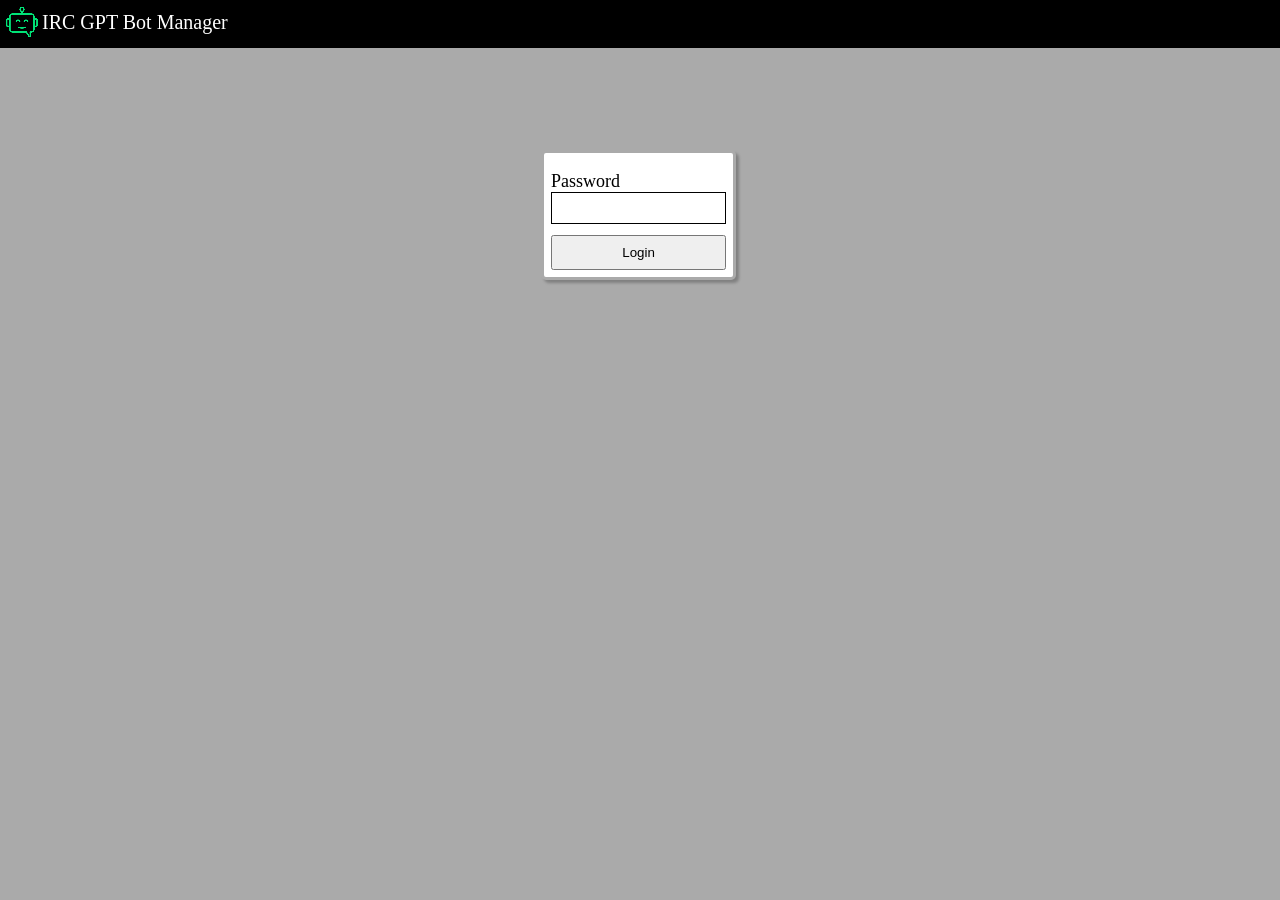
==== src/main/resources/index.html @ 8a68b5e5 "updates to web interface and api" ====
<html>
    <head>
        <script src="index.js"></script>
        <style type="text/css">
            .circle
            {
              width: 50px;
              height: 50px;
              -webkit-border-radius: 15px;
              -moz-border-radius: 15px;
              border-radius: 15px;
              background: black;
              display: inline-block;
              border: 1px solid white;
            }
            .flip-horizontal
            {
                -moz-transform: scaleX(-1);
                -webkit-transform: scaleX(-1);
                -o-transform: scaleX(-1);
                transform: scaleX(-1);
                -ms-filter: fliph; /*IE*/
                filter: fliph; /*IE*/
            }
            html
            {
                height: 100%;
                width: 100%;
            }
            body
            {
                background-color: #AAAAAA;
                margin: 0px 0px 0px 0px;
                padding: 0px 0px 0px 0px;
                color: #ffffff;
                height: 100%;
                width: 100%;
            }
            #statusOutput {
                background-color: black;
                color: #FFFF00;
                padding: 5px 5px 5px 5px;
                font-weight: bold;
                font-size: 16px;
                font-family: 'Courier New', monospace;
            }
            #arrow
            {
                filter: invert(1);
            }
            
            progress[value].redgradient {
              /* Reset the default appearance */
              -webkit-appearance: none;
               appearance: none;
              border-radius: 4px;
              border: 1px solid grey;
              width: 100%;
              height: 40px;
            }
            progress[value].redgradient::-webkit-progress-bar  {
              background-color: #000;
              border-radius: 4px;
              box-shadow: 0 2px 5px rgba(0, 0, 0, 0.25) inset;
            }
            progress[value].redgradient::-webkit-progress-value {
              background-image:
                   -webkit-linear-gradient(top, 
                                           rgba(255, 255, 255, .25), 
                                           rgba(0, 0, 0, .25)),
                   -webkit-linear-gradient(left, #311, #f44);
        
                border-radius: 4px; 
                background-size: 35px 40px, 100% 100%, 100% 100%;
            }
            
            progress[value].bluegradient {
              /* Reset the default appearance */
              -webkit-appearance: none;
               appearance: none;
              border-radius: 4px;
              border: 1px solid grey;
              width: 100%;
              height: 40px;
            }
            progress[value].bluegradient::-webkit-progress-bar {
              background-color: #000;
              border-radius: 4px;
              box-shadow: 0 2px 5px rgba(0, 0, 0, 0.25) inset;
            }
            progress[value].bluegradient::-webkit-progress-value {
              background-image:
                   -webkit-linear-gradient(top, 
                                           rgba(255, 255, 255, .25), 
                                           rgba(0, 0, 0, .25)),
                   -webkit-linear-gradient(left, #09c, #025);
        
                border-radius: 4px; 
                background-size: 35px 40px, 100% 100%, 100% 100%;
            }
            
            
            /* The switch - the box around the slider */
            .switch {
              position: relative;
              display: inline-block;
              width: 60px;
              height: 34px;
            }
        
            /* Hide default HTML checkbox */
            .switch input {
              opacity: 0;
              width: 0;
              height: 0;
            }
        
            /* The slider */
            .slider {
              position: absolute;
              cursor: pointer;
              top: 0;
              left: 0;
              right: 0;
              bottom: 0;
              background-color: #ccc;
              -webkit-transition: .4s;
              transition: .4s;
            }
        
            .slider:before {
              position: absolute;
              content: "";
              height: 26px;
              width: 26px;
              left: 4px;
              bottom: 4px;
              background-color: white;
              -webkit-transition: .4s;
              transition: .4s;
            }
        
            input:checked + .slider {
              background-color: #2196F3;
            }
        
            input:focus + .slider {
              box-shadow: 0 0 1px #2196F3;
            }
        
            input:checked + .slider:before {
              -webkit-transform: translateX(26px);
              -ms-transform: translateX(26px);
              transform: translateX(26px);
            }
        
            /* Rounded sliders */
            .slider.round {
              border-radius: 34px;
            }
        
            .slider.round:before {
              border-radius: 50%;
            }
            
            .unselectable {
                -webkit-touch-callout: none;
                -webkit-user-select: none;
                -khtml-user-select: none;
                -moz-user-select: none;
                -ms-user-select: none;
                user-select: none;
            }
          </style>
    </head>
    <body>
        <div style="padding: 2px 2px 2px 2px; margin: 0px 0px 0px 0px; background: black; border: solid 1px black; color: white; position: fixed; top: 0; width: 100%; height: 42px;">
            <table width="100%"><tbody>
                <tr><td width="32px"><img src="icon-32.png"></td>
                <td style="color: white;" align="left"><a href="/" id="serverTitle" style="text-decoration: none; color: white; font-size: 20px;">IRC GPT Bot Manager</a></td>
                <td style="padding-right: 9px;" align="right"><button onClick="launchBotWindow()" id="launchBotButton" style="display: none;">Launch Bot</button></td>
                </tr>
            </tbody></table>
        </div>
        <div id="console" style="width:99%; padding: 50px 5px 5px 5px; font-family: monospace; font-size: 10px; overflow-wrap: anywhere; text-align: center; display: none;">
            <table id="botTable" style="width: 100%;" cellpadding="5">
                <tr><th style="width: 72px;"></th><th style="width: 128px;"></th><th style="width: 150px;"></th><th style="width: 200px;"></th><th style="width: 100px;"></th></tr>
            </table>
        </div>
        <div id="login" style="width:99%; padding: 150px 5px 5px 5px; font-family: monospace; font-size: 10px; overflow-wrap: anywhere; text-align: center;">
          <table style="font-family: Sans Serif; box-shadow: 3px 3px 3px grey; background: white; font-size: 18px; color: black; border: 3px #AAAAAA solid; border-radius: 5px;" align="center" cellspacing="3" cellpadding="4">
            <tr><td style="text-align: center;"><b style="color: red;" id="errorMsg"></b></td></tr>
            <tr><td>Password<br><input type="password" name="password" id="password" style="background: white; border: 1px solid black; width: 100%; height: 32px;" onkeyup="if (event.keyCode === 13) doAuth();"></td></tr>
            <tr><td><button id="login_btn" name="login_btn" onclick="doAuth()" style="width: 100%; height: 35px;">Login</button></td></tr>
            </tbody></table>
        </div>
    </body>
</html>
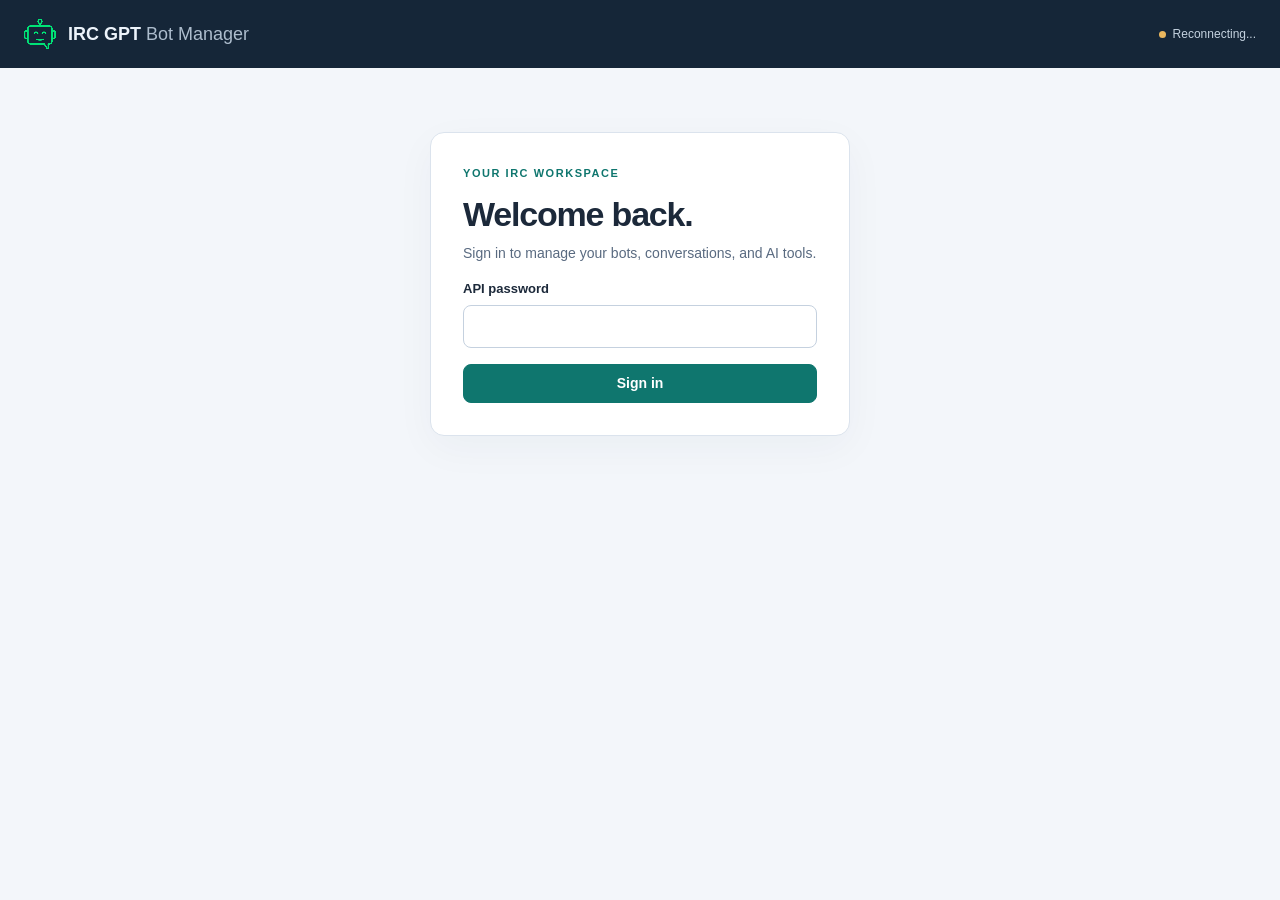
==== commit 5e2e9915: "new theme" ====
--- a/src/main/resources/index.html
+++ b/src/main/resources/index.html
@@ -1,198 +1,57 @@
-<html>
-    <head>
-        <script src="index.js"></script>
-        <style type="text/css">
-            .circle
-            {
-              width: 50px;
-              height: 50px;
-              -webkit-border-radius: 15px;
-              -moz-border-radius: 15px;
-              border-radius: 15px;
-              background: black;
-              display: inline-block;
-              border: 1px solid white;
-            }
-            .flip-horizontal
-            {
-                -moz-transform: scaleX(-1);
-                -webkit-transform: scaleX(-1);
-                -o-transform: scaleX(-1);
-                transform: scaleX(-1);
-                -ms-filter: fliph; /*IE*/
-                filter: fliph; /*IE*/
-            }
-            html
-            {
-                height: 100%;
-                width: 100%;
-            }
-            body
-            {
-                background-color: #AAAAAA;
-                margin: 0px 0px 0px 0px;
-                padding: 0px 0px 0px 0px;
-                color: #ffffff;
-                height: 100%;
-                width: 100%;
-            }
-            #statusOutput {
-                background-color: black;
-                color: #FFFF00;
-                padding: 5px 5px 5px 5px;
-                font-weight: bold;
-                font-size: 16px;
-                font-family: 'Courier New', monospace;
-            }
-            #arrow
-            {
-                filter: invert(1);
-            }
-            
-            progress[value].redgradient {
-              /* Reset the default appearance */
-              -webkit-appearance: none;
-               appearance: none;
-              border-radius: 4px;
-              border: 1px solid grey;
-              width: 100%;
-              height: 40px;
-            }
-            progress[value].redgradient::-webkit-progress-bar  {
-              background-color: #000;
-              border-radius: 4px;
-              box-shadow: 0 2px 5px rgba(0, 0, 0, 0.25) inset;
-            }
-            progress[value].redgradient::-webkit-progress-value {
-              background-image:
-                   -webkit-linear-gradient(top, 
-                                           rgba(255, 255, 255, .25), 
-                                           rgba(0, 0, 0, .25)),
-                   -webkit-linear-gradient(left, #311, #f44);
-        
-                border-radius: 4px; 
-                background-size: 35px 40px, 100% 100%, 100% 100%;
-            }
-            
-            progress[value].bluegradient {
-              /* Reset the default appearance */
-              -webkit-appearance: none;
-               appearance: none;
-              border-radius: 4px;
-              border: 1px solid grey;
-              width: 100%;
-              height: 40px;
-            }
-            progress[value].bluegradient::-webkit-progress-bar {
-              background-color: #000;
-              border-radius: 4px;
-              box-shadow: 0 2px 5px rgba(0, 0, 0, 0.25) inset;
-            }
-            progress[value].bluegradient::-webkit-progress-value {
-              background-image:
-                   -webkit-linear-gradient(top, 
-                                           rgba(255, 255, 255, .25), 
-                                           rgba(0, 0, 0, .25)),
-                   -webkit-linear-gradient(left, #09c, #025);
-        
-                border-radius: 4px; 
-                background-size: 35px 40px, 100% 100%, 100% 100%;
-            }
-            
-            
-            /* The switch - the box around the slider */
-            .switch {
-              position: relative;
-              display: inline-block;
-              width: 60px;
-              height: 34px;
-            }
-        
-            /* Hide default HTML checkbox */
-            .switch input {
-              opacity: 0;
-              width: 0;
-              height: 0;
-            }
-        
-            /* The slider */
-            .slider {
-              position: absolute;
-              cursor: pointer;
-              top: 0;
-              left: 0;
-              right: 0;
-              bottom: 0;
-              background-color: #ccc;
-              -webkit-transition: .4s;
-              transition: .4s;
-            }
-        
-            .slider:before {
-              position: absolute;
-              content: "";
-              height: 26px;
-              width: 26px;
-              left: 4px;
-              bottom: 4px;
-              background-color: white;
-              -webkit-transition: .4s;
-              transition: .4s;
-            }
-        
-            input:checked + .slider {
-              background-color: #2196F3;
-            }
-        
-            input:focus + .slider {
-              box-shadow: 0 0 1px #2196F3;
-            }
-        
-            input:checked + .slider:before {
-              -webkit-transform: translateX(26px);
-              -ms-transform: translateX(26px);
-              transform: translateX(26px);
-            }
-        
-            /* Rounded sliders */
-            .slider.round {
-              border-radius: 34px;
-            }
-        
-            .slider.round:before {
-              border-radius: 50%;
-            }
-            
-            .unselectable {
-                -webkit-touch-callout: none;
-                -webkit-user-select: none;
-                -khtml-user-select: none;
-                -moz-user-select: none;
-                -ms-user-select: none;
-                user-select: none;
-            }
-          </style>
-    </head>
-    <body>
-        <div style="padding: 2px 2px 2px 2px; margin: 0px 0px 0px 0px; background: black; border: solid 1px black; color: white; position: fixed; top: 0; width: 100%; height: 42px;">
-            <table width="100%"><tbody>
-                <tr><td width="32px"><img src="icon-32.png"></td>
-                <td style="color: white;" align="left"><a href="/" id="serverTitle" style="text-decoration: none; color: white; font-size: 20px;">IRC GPT Bot Manager</a></td>
-                <td style="padding-right: 9px;" align="right"><button onClick="launchBotWindow()" id="launchBotButton" style="display: none;">Launch Bot</button></td>
-                </tr>
-            </tbody></table>
+<!DOCTYPE html>
+<html lang="en">
+<head>
+    <meta charset="utf-8">
+    <meta name="viewport" content="width=device-width, initial-scale=1">
+    <title>IRC GPT Bot Manager</title>
+    <link rel="icon" href="favicon.ico">
+    <link rel="stylesheet" href="theme.css">
+    <script src="index.js"></script>
+</head>
+<body class="dashboard">
+    <header class="app-header">
+        <a href="./" id="serverTitle" class="brand">
+            <img src="icon-32.png" alt="" width="32" height="32">
+            <span>IRC GPT <span class="brand-secondary">Bot Manager</span></span>
+        </a>
+        <span id="connectionState" class="connection-state" role="status">Connecting...</span>
+        <button onclick="launchBotWindow()" id="launchBotButton" class="primary" style="display: none;">Launch Bot</button>
+    </header>
+    <main>
+        <section id="login" class="login-section">
+            <form class="login-card" onsubmit="event.preventDefault(); doAuth();">
+                <span class="eyebrow">YOUR IRC WORKSPACE</span>
+                <h1>Welcome back.</h1>
+                <p class="help">Sign in to manage your bots, conversations, and AI tools.</p>
+                <label for="password">API password</label>
+                <input type="password" name="password" id="password" autocomplete="current-password" required>
+                <p id="errorMsg" class="error-message" role="alert"></p>
+                <button id="login_btn" type="submit" class="primary">Sign in</button>
+            </form>
+        </section>
+        <section id="console" class="workspace" style="display: none;">
+            <div class="workspace-heading">
+                <div>
+                    <span class="eyebrow">WORKSPACE</span>
+                    <h1>Your bots</h1>
+                    <p class="help">Connections, activity, and AI usage at a glance.</p>
+                </div>
+                <span id="botCount" class="count-badge">0 bots</span>
+            </div>
+            <div id="botTable" class="bot-grid"></div>
+            <div id="emptyBots" class="empty-state">
+                <h2>A fresh start.</h2>
+                <p class="help">Launch your first bot to connect to IRC and start a conversation.</p>
+                <button onclick="launchBotWindow()" class="primary">Launch Bot</button>
+            </div>
+        </section>
+    </main>
+    <dialog id="editorDialog" aria-labelledby="editorTitle">
+        <div class="editorHeader">
+            <h2 id="editorTitle">Editor</h2>
+            <button type="button" id="closeEditorButton" aria-label="Close editor">Close</button>
         </div>
-        <div id="console" style="width:99%; padding: 50px 5px 5px 5px; font-family: monospace; font-size: 10px; overflow-wrap: anywhere; text-align: center; display: none;">
-            <table id="botTable" style="width: 100%;" cellpadding="5">
-                <tr><th style="width: 72px;"></th><th style="width: 128px;"></th><th style="width: 150px;"></th><th style="width: 200px;"></th><th style="width: 100px;"></th></tr>
-            </table>
-        </div>
-        <div id="login" style="width:99%; padding: 150px 5px 5px 5px; font-family: monospace; font-size: 10px; overflow-wrap: anywhere; text-align: center;">
-          <table style="font-family: Sans Serif; box-shadow: 3px 3px 3px grey; background: white; font-size: 18px; color: black; border: 3px #AAAAAA solid; border-radius: 5px;" align="center" cellspacing="3" cellpadding="4">
-            <tr><td style="text-align: center;"><b style="color: red;" id="errorMsg"></b></td></tr>
-            <tr><td>Password<br><input type="password" name="password" id="password" style="background: white; border: 1px solid black; width: 100%; height: 32px;" onkeyup="if (event.keyCode === 13) doAuth();"></td></tr>
-            <tr><td><button id="login_btn" name="login_btn" onclick="doAuth()" style="width: 100%; height: 35px;">Login</button></td></tr>
-            </tbody></table>
-        </div>
-    </body>
-</html>+        <iframe id="editorFrame" title="Editor" src="about:blank" referrerpolicy="no-referrer"></iframe>
+    </dialog>
+</body>
+</html>
--- a/src/main/resources/theme.css
+++ b/src/main/resources/theme.css
@@ -0,0 +1,163 @@
+:root {
+    color-scheme: light;
+    --canvas: #f3f6fa;
+    --surface: #ffffff;
+    --text: #1c293a;
+    --muted: #596a80;
+    --border: #dbe3ed;
+    --accent: #0f766e;
+    --accent-soft: #e7f5f1;
+    --danger: #b42336;
+    --radius: 14px;
+    font-family: -apple-system, BlinkMacSystemFont, "Segoe UI", sans-serif;
+    font-size: 14px;
+    line-height: 1.5;
+    color: var(--text);
+    background: var(--canvas);
+}
+* { box-sizing: border-box; }
+body { margin: 0; }
+h1, h2, h3, p { margin-top: 0; }
+h1 { margin-bottom: 8px; font-size: clamp(26px, 4vw, 34px); letter-spacing: -0.035em; line-height: 1.2; }
+h2 { margin-bottom: 14px; font-size: 22px; letter-spacing: -0.025em; }
+h3 { font-size: 18px; }
+button, input, select, textarea { font: inherit; }
+button {
+    min-height: 38px;
+    padding: 8px 14px;
+    border: 1px solid var(--border);
+    border-radius: 8px;
+    color: var(--text);
+    background: var(--surface);
+    font-weight: 600;
+    cursor: pointer;
+    transition: background 120ms, border-color 120ms;
+}
+button:hover:not(:disabled) { background: #edf3f7; border-color: #a8b9cb; }
+button.primary { background: var(--accent); border-color: var(--accent); color: white; }
+button.primary:hover:not(:disabled) { background: #0b5e58; border-color: #0b5e58; }
+button.danger { color: var(--danger); }
+button.danger:hover:not(:disabled) { background: #fff1f2; border-color: #efbbc3; }
+button:disabled { opacity: 0.5; cursor: not-allowed; }
+:focus-visible { outline: 3px solid #149c9180; outline-offset: 3px; }
+input:not([type="checkbox"]), select, textarea {
+    width: 100%;
+    min-width: 0;
+    padding: 10px 12px;
+    border: 1px solid #c5d1df;
+    border-radius: 8px;
+    background: var(--surface);
+    color: var(--text);
+}
+input::placeholder, textarea::placeholder { color: #738398; }
+input[type="checkbox"] { width: 18px; height: 18px; accent-color: var(--accent); }
+textarea { resize: vertical; }
+label { display: block; margin-bottom: 6px; font-size: 13px; font-weight: 600; }
+.help { color: var(--muted); line-height: 1.65; }
+.eyebrow { display: block; margin-bottom: 12px; color: var(--accent); font-size: 11px; letter-spacing: 0.14em; font-weight: 700; }
+.app-header {
+    display: flex;
+    align-items: center;
+    gap: 20px;
+    padding: 18px max(24px, calc((100vw - 1280px) / 2));
+    background: #152638;
+    color: #ecf3fa;
+}
+.brand { display: flex; align-items: center; gap: 12px; color: inherit; text-decoration: none; font-size: 18px; font-weight: 700; }
+.brand-secondary { font-weight: 400; color: #adbdcd; }
+.connection-state { margin-left: auto; color: #c4d2df; font-size: 12px; }
+.connection-state::before { content: ""; display: inline-block; width: 7px; height: 7px; border-radius: 50%; margin-right: 7px; background: #eab75e; }
+.connection-state[data-state="connected"]::before { background: #5cdbad; }
+.workspace { max-width: 1280px; margin: 0 auto; padding: 40px 24px 64px; }
+.workspace-heading { display: flex; justify-content: space-between; align-items: center; gap: 16px; margin-bottom: 26px; }
+.workspace-heading .help { margin-bottom: 0; }
+.count-badge { padding: 7px 12px; background: #e7edf4; color: var(--muted); border-radius: 20px; white-space: nowrap; }
+.bot-grid { display: grid; grid-template-columns: repeat(auto-fit, minmax(min(100%, 360px), 1fr)); gap: 24px; }
+.bot-card { display: flex; flex-direction: column; min-width: 0; padding: 24px; background: var(--surface); border: 1px solid var(--border); border-radius: var(--radius); box-shadow: 0 4px 16px #21334806; }
+.bot-header { display: flex; align-items: flex-start; gap: 14px; margin-bottom: 20px; }
+.bot-avatar { width: 44px; height: 44px; flex-shrink: 0; padding: 7px; background: #f2f5f9; border-radius: 12px; }
+.bot-identity { min-width: 0; flex: 1; }
+.bot-identity h2 { margin: 0 0 4px; font-size: 20px; overflow-wrap: anywhere; }
+.bot-meta { margin: 0; font-size: 12px; color: var(--muted); overflow-wrap: anywhere; }
+.bot-status { display: inline-block; margin-top: 10px; padding: 3px 9px; border-radius: 20px; font-size: 11px; font-weight: 600; background: #edf1f6; color: #526174; }
+.bot-status[data-state="connected"] { background: var(--accent-soft); color: var(--accent); }
+.bot-status[data-state="error"] { background: #fff1f2; color: var(--danger); }
+.stats-grid { display: grid; grid-template-columns: repeat(2, minmax(0, 1fr)); gap: 12px; margin: 0 0 16px; }
+.stat { padding: 12px 14px; border-radius: 10px; background: #f7f9fc; min-width: 0; }
+.stat dt { font-size: 11px; color: var(--muted); }
+.stat dd { margin: 4px 0 0; font-size: 20px; font-weight: 650; font-variant-numeric: tabular-nums; overflow-wrap: anywhere; }
+.stat.cost dd { color: var(--accent); }
+.usage-details { font-size: 12px; color: var(--muted); border-top: 1px solid var(--border); padding: 12px 0; }
+.usage-details summary { cursor: pointer; font-weight: 600; }
+.detail-list { display: grid; grid-template-columns: 1fr auto; gap: 6px 16px; margin: 12px 0 0; }
+.detail-list dd { margin: 0; text-align: right; font-variant-numeric: tabular-nums; }
+.usage-warning { margin: 8px 0; padding: 9px 12px; border-radius: 8px; background: #fff6df; color: #795100; font-size: 12px; }
+.bot-actions { display: grid; grid-template-columns: repeat(2, minmax(0, 1fr)); gap: 8px; margin-top: auto; padding-top: 10px; }
+.bot-actions button { font-size: 12px; }
+.bot-lifecycle { display: flex; justify-content: space-between; border-top: 1px solid var(--border); margin-top: 18px; padding-top: 16px; gap: 12px; }
+.empty-state { padding: 60px 24px; text-align: center; border: 1px dashed #b8c8d8; border-radius: var(--radius); background: #ffffff70; }
+.login-section { display: grid; place-items: center; padding: 64px 20px; }
+.login-card { width: min(100%, 420px); padding: 32px; border: 1px solid var(--border); border-radius: var(--radius); background: var(--surface); box-shadow: 0 12px 40px #20344b0a; }
+.login-card button { width: 100%; }
+.error-message { color: var(--danger); font-size: 13px; margin: 12px 0; }
+.error-message:empty { margin: 16px 0 0; }
+#editorDialog { width: min(920px, calc(100vw - 32px)); height: min(860px, calc(100dvh - 32px)); max-width: none; max-height: none; padding: 0; border: 1px solid var(--border); border-radius: var(--radius); background: var(--canvas); color: var(--text); box-shadow: 0 24px 80px #071d3640; }
+#editorDialog::backdrop { background: #0c1c32a6; }
+.dashboard:has(#editorDialog[open]) { overflow: hidden; }
+.editorHeader { display: flex; justify-content: space-between; align-items: center; gap: 12px; padding: 12px 20px; height: 64px; border-bottom: 1px solid var(--border); background: var(--surface); }
+#editorTitle { margin: 0; font-size: 16px; }
+#editorFrame { display: block; border: 0; width: 100%; height: calc(100% - 64px); }
+.editor-page { padding: 24px; }
+.editor-page > h2 { margin-bottom: 8px; }
+.editor-page > .help { margin-bottom: 24px; }
+.form-panel, fieldset.tool { min-width: 0; margin: 0 0 20px; padding: 20px; background: var(--surface); border: 1px solid var(--border); border-radius: 12px; }
+fieldset.tool label { margin-top: 16px; }
+fieldset.tool label:first-child { margin-top: 0; }
+.param { display: grid; grid-template-columns: minmax(80px, 1fr) minmax(100px, 2fr) 110px auto; gap: 8px; margin: 8px 0; }
+.actions, .toolbar { display: flex; flex-wrap: wrap; align-items: center; justify-content: space-between; gap: 10px; margin-top: 16px; }
+.save-toolbar { position: sticky; bottom: 0; padding: 14px 0; background: var(--canvas); border-top: 1px solid var(--border); }
+#status, #connectionStatus { font-size: 13px; color: var(--muted); overflow-wrap: anywhere; }
+#status:empty { margin: 0; }
+#channels { list-style: none; padding: 0; }
+#channels li { display: flex; align-items: center; justify-content: space-between; gap: 12px; margin: 10px 0; padding: 14px 16px; border: 1px solid var(--border); border-radius: 10px; background: var(--surface); }
+#channels li span { overflow-wrap: anywhere; }
+.join-controls { display: flex; gap: 10px; }
+.prompt-field { min-height: 300px; margin-bottom: 16px; }
+.notes-page { display: flex; flex-direction: column; height: 100dvh; }
+.notes-main { display: flex; gap: 20px; flex: 1; min-height: 0; }
+.sidebar { width: 230px; flex-shrink: 0; display: flex; flex-direction: column; border: 1px solid var(--border); border-radius: 12px; background: var(--surface); }
+.sidebar .toolbar { margin: 0; padding: 12px; border-bottom: 1px solid var(--border); }
+#noteList { list-style: none; margin: 0; padding: 0; overflow-y: auto; flex: 1; }
+#noteList li { padding: 12px; cursor: pointer; border-bottom: 1px solid #edf1f6; }
+#noteList li:hover { background: #f5f8fc; }
+#noteList li.selected { background: var(--accent-soft); }
+#noteList .name { font-weight: 600; overflow-wrap: anywhere; }
+#noteList .meta { margin-top: 4px; font-size: 11px; color: var(--muted); }
+#empty { padding: 12px; color: var(--muted); }
+#editor { flex: 1; flex-direction: column; gap: 8px; min-width: 0; }
+#editor label { margin: 0; }
+#noteContent { flex: 1; min-height: 150px; resize: none; font-family: ui-monospace, monospace; }
+.launch-grid { display: grid; grid-template-columns: repeat(2, minmax(0, 1fr)); gap: 16px 20px; }
+.wide-field { grid-column: 1 / -1; }
+.check-field { display: flex; align-items: center; gap: 10px; margin: 0; font-weight: 400; }
+@media (max-width: 600px) {
+    .app-header { padding: 16px; gap: 12px; flex-wrap: wrap; }
+    .brand { font-size: 16px; }
+    .brand-secondary { display: none; }
+    .connection-state { font-size: 11px; }
+    .workspace { padding: 28px 16px; }
+    .bot-card { padding: 20px; }
+    .workspace-heading { align-items: flex-start; }
+    .login-card { padding: 24px; }
+    .editor-page { padding: 16px; }
+    .form-panel, fieldset.tool { padding: 16px; }
+    .param { grid-template-columns: minmax(0, 1fr) 110px; padding: 12px 0; border-top: 1px solid var(--border); }
+    .param .paramName, .param .paramDescription { grid-column: 1 / -1; }
+    .notes-main { flex-direction: column; gap: 16px; }
+    .sidebar { width: 100%; max-height: 180px; }
+    .notes-page { height: auto; min-height: 100dvh; }
+    #noteContent { min-height: 220px; }
+    .launch-grid { grid-template-columns: minmax(0, 1fr); }
+    .wide-field { grid-column: auto; }
+}
+@media (prefers-reduced-motion: reduce) { * { transition: none !important; } }
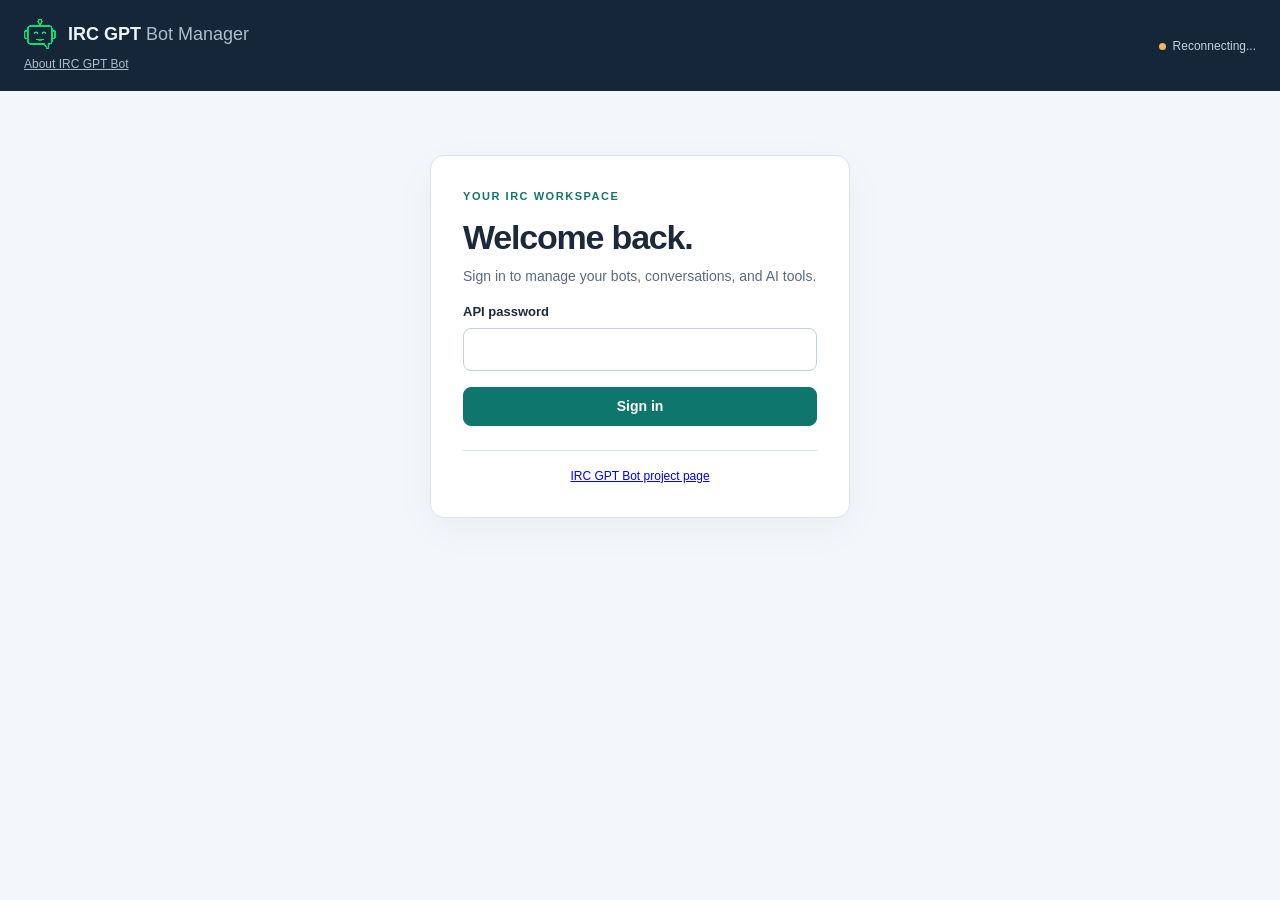
==== commit c75cd0e9: "Basic branding" ====
--- a/src/main/resources/index.html
+++ b/src/main/resources/index.html
@@ -10,11 +10,18 @@
 </head>
 <body class="dashboard">
     <header class="app-header">
-        <a href="./" id="serverTitle" class="brand">
-            <img src="icon-32.png" alt="" width="32" height="32">
-            <span>IRC GPT <span class="brand-secondary">Bot Manager</span></span>
-        </a>
-        <span id="connectionState" class="connection-state" role="status">Connecting...</span>
+        <div class="brand-group">
+            <a href="./" id="serverTitle" class="brand">
+                <img src="icon-32.png" alt="" width="32" height="32">
+                <span>IRC GPT <span class="brand-secondary">Bot Manager</span></span>
+            </a>
+            <a class="project-link" href="https://openstatic.org/projects/ircgptbot/" target="_blank" rel="noopener noreferrer">About IRC GPT Bot</a>
+        </div>
+        <div class="header-status">
+            <span id="connectionState" class="connection-state" role="status">Connecting...</span>
+            <span id="totalCostEstimate" class="total-cost" role="status" hidden>Total Cost Estimate: loading...</span>
+        </div>
+        <button onclick="masterConfigWindow()" id="masterConfigButton" style="display: none;">Master Config</button>
         <button onclick="launchBotWindow()" id="launchBotButton" class="primary" style="display: none;">Launch Bot</button>
     </header>
     <main>
@@ -27,6 +34,9 @@
                 <input type="password" name="password" id="password" autocomplete="current-password" required>
                 <p id="errorMsg" class="error-message" role="alert"></p>
                 <button id="login_btn" type="submit" class="primary">Sign in</button>
+                <footer class="login-footer">
+                    <a href="https://openstatic.org/projects/ircgptbot/" target="_blank" rel="noopener noreferrer">IRC GPT Bot project page</a>
+                </footer>
             </form>
         </section>
         <section id="console" class="workspace" style="display: none;">
--- a/src/main/resources/theme.css
+++ b/src/main/resources/theme.css
@@ -16,6 +16,7 @@
     background: var(--canvas);
 }
 * { box-sizing: border-box; }
+[hidden] { display: none !important; }
 body { margin: 0; }
 h1, h2, h3, p { margin-top: 0; }
 h1 { margin-bottom: 8px; font-size: clamp(26px, 4vw, 34px); letter-spacing: -0.035em; line-height: 1.2; }
@@ -65,7 +66,11 @@
 }
 .brand { display: flex; align-items: center; gap: 12px; color: inherit; text-decoration: none; font-size: 18px; font-weight: 700; }
 .brand-secondary { font-weight: 400; color: #adbdcd; }
-.connection-state { margin-left: auto; color: #c4d2df; font-size: 12px; }
+.brand-group { display: flex; flex-direction: column; gap: 5px; }
+.project-link { color: #adbdcd; font-size: 12px; align-self: flex-start; }
+.header-status { margin-left: auto; display: flex; flex-direction: column; align-items: flex-end; gap: 3px; min-width: 0; }
+.connection-state { color: #c4d2df; font-size: 12px; }
+.total-cost { color: #c4d2df; font-size: 11px; }
 .connection-state::before { content: ""; display: inline-block; width: 7px; height: 7px; border-radius: 50%; margin-right: 7px; background: #eab75e; }
 .connection-state[data-state="connected"]::before { background: #5cdbad; }
 .workspace { max-width: 1280px; margin: 0 auto; padding: 40px 24px 64px; }
@@ -99,6 +104,7 @@
 .login-section { display: grid; place-items: center; padding: 64px 20px; }
 .login-card { width: min(100%, 420px); padding: 32px; border: 1px solid var(--border); border-radius: var(--radius); background: var(--surface); box-shadow: 0 12px 40px #20344b0a; }
 .login-card button { width: 100%; }
+.login-footer { margin-top: 24px; padding-top: 16px; border-top: 1px solid var(--border); text-align: center; font-size: 12px; }
 .error-message { color: var(--danger); font-size: 13px; margin: 12px 0; }
 .error-message:empty { margin: 16px 0 0; }
 #editorDialog { width: min(920px, calc(100vw - 32px)); height: min(860px, calc(100dvh - 32px)); max-width: none; max-height: none; padding: 0; border: 1px solid var(--border); border-radius: var(--radius); background: var(--canvas); color: var(--text); box-shadow: 0 24px 80px #071d3640; }
@@ -122,6 +128,17 @@
 #channels li { display: flex; align-items: center; justify-content: space-between; gap: 12px; margin: 10px 0; padding: 14px 16px; border: 1px solid var(--border); border-radius: 10px; background: var(--surface); }
 #channels li span { overflow-wrap: anywhere; }
 .join-controls { display: flex; gap: 10px; }
+.channel-link { border: 0; color: var(--accent); text-align: left; overflow-wrap: anywhere; }
+.channel-topic p { margin: 6px 0 0; white-space: pre-wrap; overflow-wrap: anywhere; }
+.channel-layout { display: grid; grid-template-columns: minmax(0, 1fr) 180px; gap: 16px; }
+.channel-transcript, .channel-roster { min-width: 0; border: 1px solid var(--border); border-radius: 12px; background: var(--surface); padding: 16px; }
+#messages { list-style: none; margin: 0; padding: 0; height: 400px; overflow-y: auto; overflow-wrap: anywhere; }
+#messages li { padding: 8px 0; border-bottom: 1px solid var(--border); }
+#messages time { color: var(--muted); font-size: 11px; margin-right: 8px; }
+#messages strong { margin-right: 8px; }
+#messages span { white-space: pre-wrap; }
+#roster { list-style: none; margin: 0; padding: 0; max-height: 400px; overflow-y: auto; overflow-wrap: anywhere; }
+#viewTitle { margin: 0; overflow-wrap: anywhere; }
 .prompt-field { min-height: 300px; margin-bottom: 16px; }
 .notes-page { display: flex; flex-direction: column; height: 100dvh; }
 .notes-main { display: flex; gap: 20px; flex: 1; min-height: 0; }
@@ -136,9 +153,18 @@
 #empty { padding: 12px; color: var(--muted); }
 #editor { flex: 1; flex-direction: column; gap: 8px; min-width: 0; }
 #editor label { margin: 0; }
+.note-name-fields { display: grid; grid-template-columns: 140px minmax(0, 1fr); gap: 12px; }
+#editor .note-name-fields label { margin-bottom: 6px; }
+#prefixHelp { margin: 0 0 8px; font-size: 12px; }
 #noteContent { flex: 1; min-height: 150px; resize: none; font-family: ui-monospace, monospace; }
 .launch-grid { display: grid; grid-template-columns: repeat(2, minmax(0, 1fr)); gap: 16px 20px; }
 .wide-field { grid-column: 1 / -1; }
+.table-scroll { overflow-x: auto; margin: 12px 0; }
+.pricing-table { width: 100%; border-collapse: collapse; font-size: 12px; }
+.pricing-table th, .pricing-table td { text-align: left; padding: 10px; border-bottom: 1px solid var(--border); }
+.pricing-table th { color: var(--muted); white-space: nowrap; }
+#pricingPreview { margin-top: 16px; }
+#pricingSource, #skippedPrices { overflow-wrap: anywhere; }
 .check-field { display: flex; align-items: center; gap: 10px; margin: 0; font-weight: 400; }
 @media (max-width: 600px) {
     .app-header { padding: 16px; gap: 12px; flex-wrap: wrap; }
@@ -158,6 +184,8 @@
     .notes-page { height: auto; min-height: 100dvh; }
     #noteContent { min-height: 220px; }
     .launch-grid { grid-template-columns: minmax(0, 1fr); }
+    .channel-layout { grid-template-columns: minmax(0, 1fr); }
+    #roster { max-height: 180px; }
     .wide-field { grid-column: auto; }
 }
 @media (prefers-reduced-motion: reduce) { * { transition: none !important; } }
